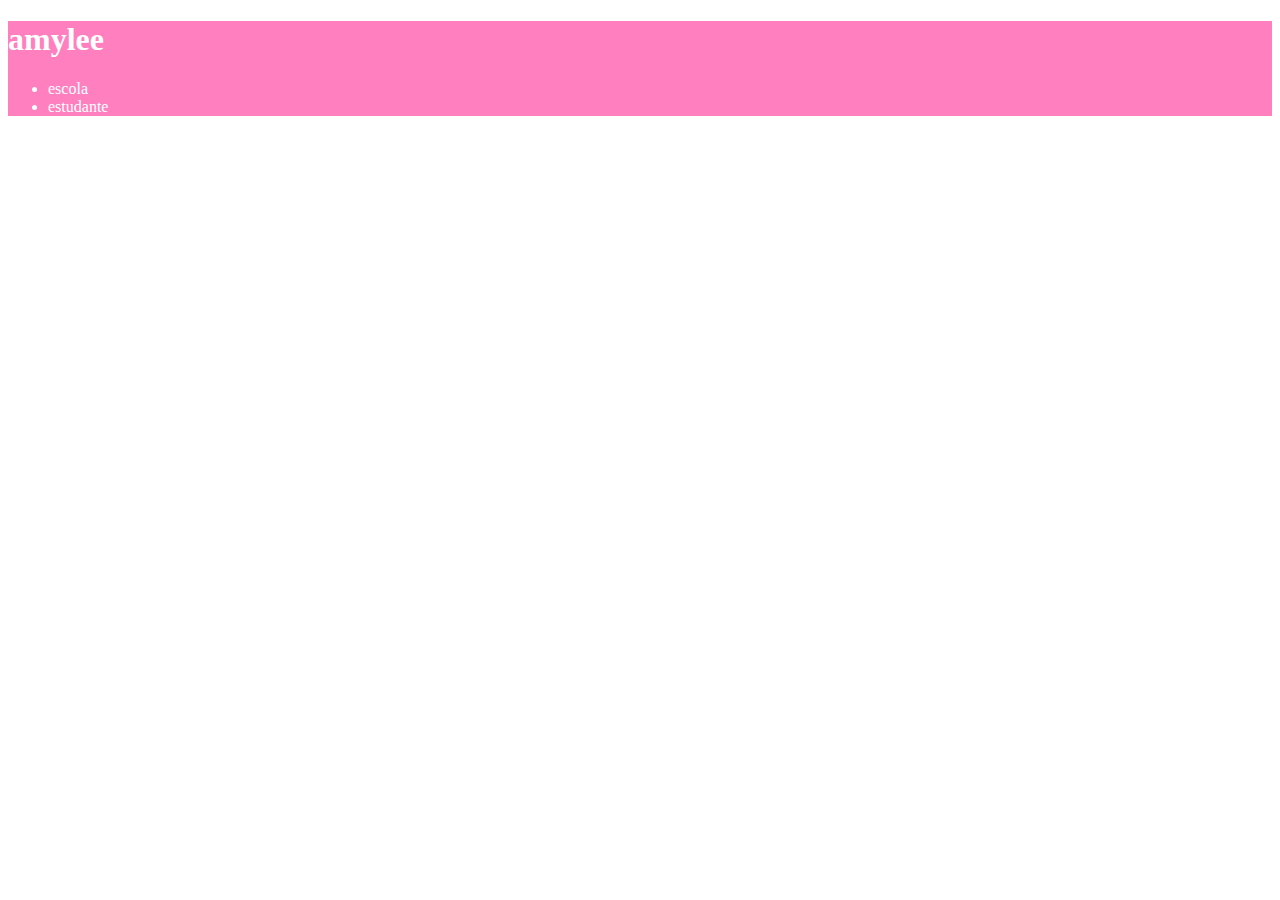
==== index.html @ 06246ca8 "iniciei o header" ====
<!DOCTYPE html>
<html lang="en">
<head>
    <meta charset="UTF-8">
    <meta name="viewport" content="width=device-width, initial-scale=1.0">
    <title>Document</title>
    <link rel="stylesheet" href="style.css">
</head>
<body>
    
      <header><h1> amylee</h1>
        <ul>
        <li> escola  </li>
        <li>estudante </li>
      </ul</header>  
        


</body>
</html>
---- style.css ----
header {                 
    background-color: rgb(255, 127, 191);
    color: white;
}
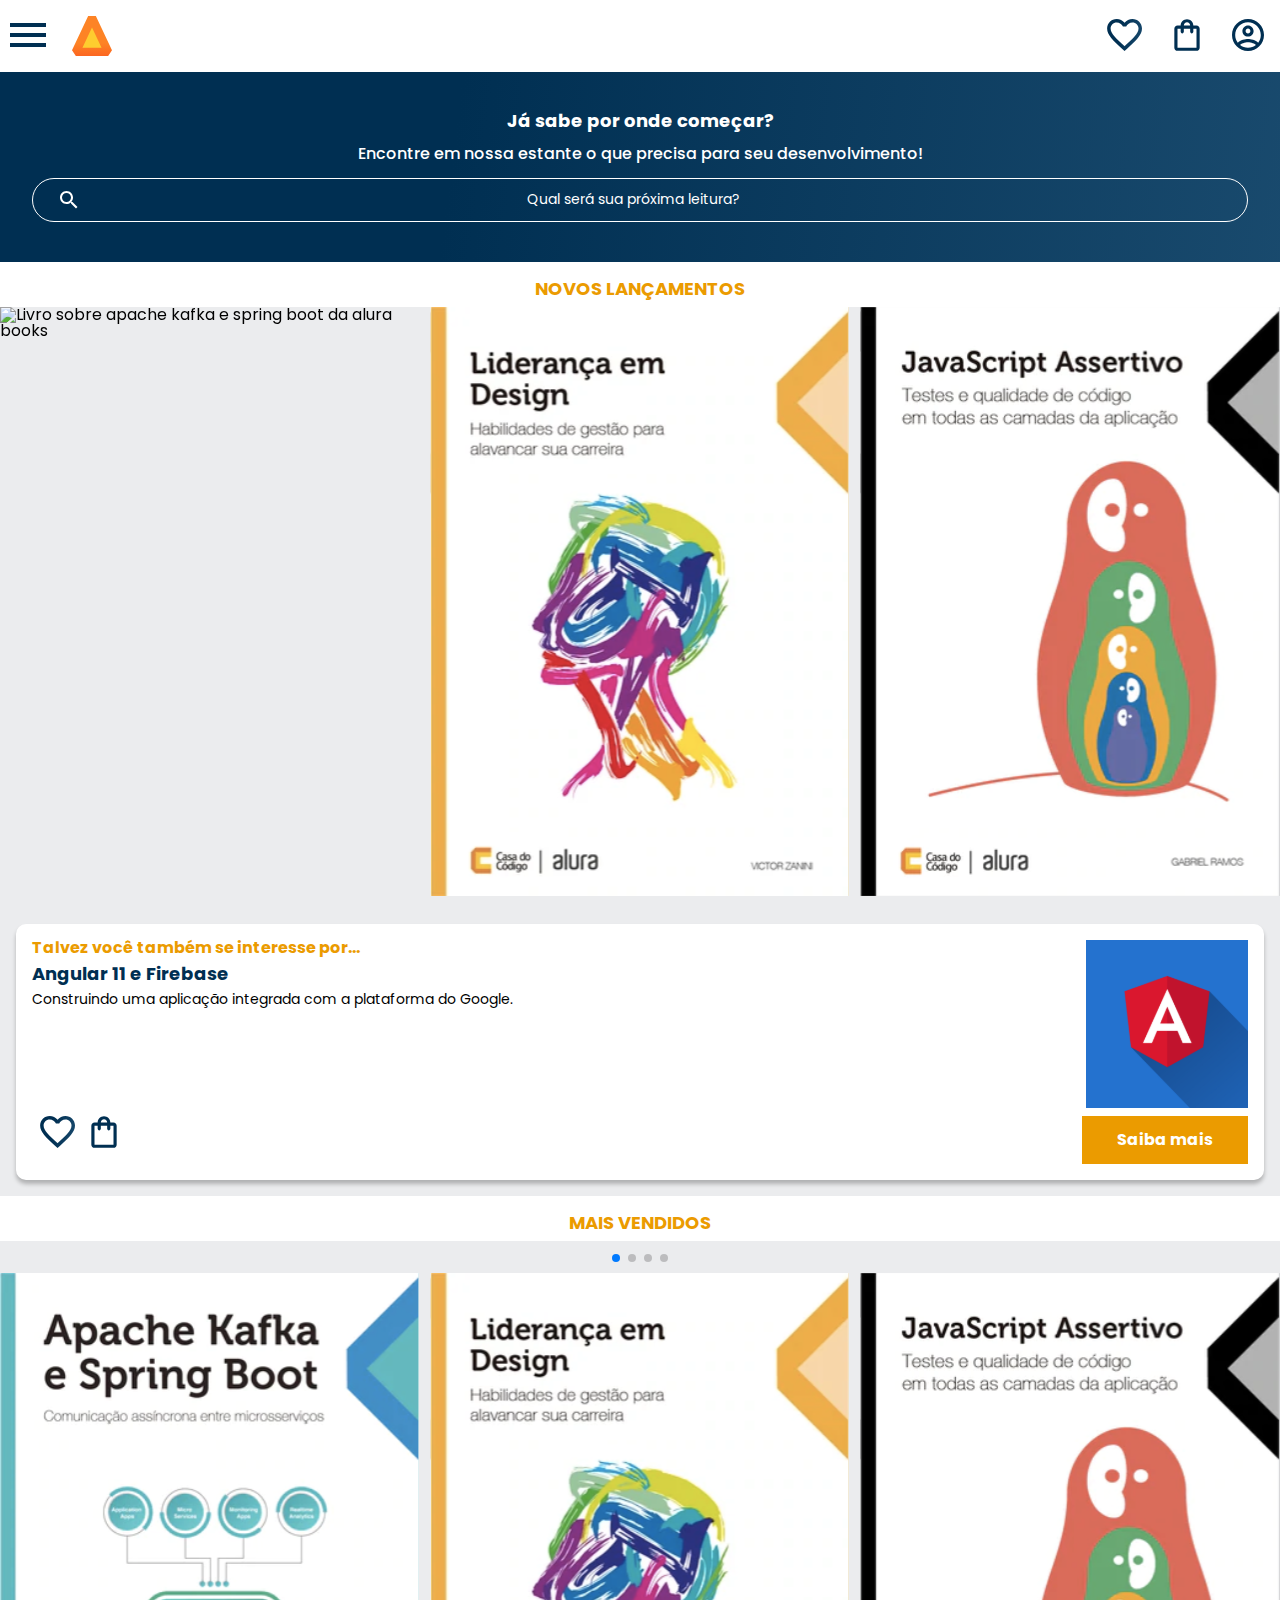
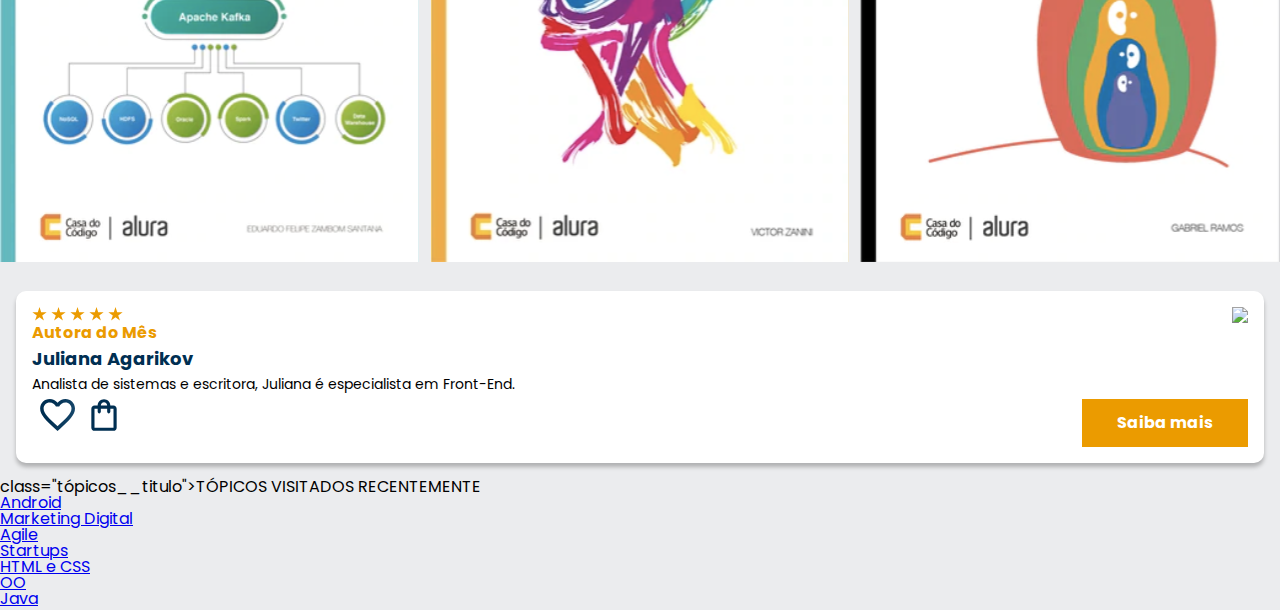
==== commit e1f2aced: "Add files via upload" ====
--- a/index.html
+++ b/index.html
@@ -1,20 +1,211 @@
 <!DOCTYPE html>
-<html lang="en">
+<html>
+
 <head>
-    <meta charset="UTF-8">
-    <meta name="viewport" content="width=device-width, initial-scale=1.0">
-    <title>Document</title>
-    <link rel="stylesheet" href="style.css">
+  <meta charset="UTF-8">
+  <meta name="viewport" content="width=device-width, initial-scale=1.0">
+  <title>AluraBooks</title>
+  <link rel="stylesheet" href="reset.css">
+  <link rel="preconnect" href="https://fonts.googleapis.com">
+  <link rel="preconnect" href="https://fonts.gstatic.com" crossorigin>
+  <link href="https://fonts.googleapis.com/css2?family=Poppins:wght@300;400;500;700&display=swap" rel="stylesheet">
+  <link rel="stylesheet" href="https://cdn.jsdelivr.net/npm/swiper@11/swiper-bundle.min.css" />
+  <link rel="stylesheet" href="styles.css">
 </head>
+
 <body>
-    
-      <header><h1> amylee</h1>
-        <ul>
-        <li> escola  </li>
-        <li>estudante </li>
-      </ul</header>  
-        
-
-
+  <header class="cabeçalho">
+    <div class="container">
+      <input type="checkbox" id="menu" class="container__botao">
+      <label for="menu">
+        <span class="cabeçalho__menu-hamburguer container__imagem"></span>
+      </label>
+      <ul class="lista-menu">
+        <li class="lista-menu__titulo">Categorias</li>
+        <li class="lista-menu__item">
+          <a href="#" class="lista-menu__link">Programação</a>
+        </li>
+        <li class="lista-menu__item">
+          <a href="#" class="lista-menu__link">Front-end</a>
+        </li>
+        <li class="lista-menu__item">
+          <a href="#" class="lista-menu__link">Infraestrutura</a>
+        </li>
+        <li class="lista-menu__item">
+          <a href="#" class="lista-menu__link">Business</a>
+        </li>
+        <li class="lista-menu__item">
+          <a href="#" class="lista-menu__link">Design & UX</a>
+        </li>
+      </ul>
+      <img src="img/Logo.svg" alt="Logo da Alurabooks" class="container__imagem">
+    </div>
+    <div class="container">
+      <a href="#"><img src="img/Favoritos.svg" alt="Meus favoritos" class="container__imagem"></a>
+      <a href="#"><img src="img/Compras.svg" alt="Carrinhos de compras" class="container__imagem"></a>
+      <a href="#"><img src="img/Usuario.svg" alt="Meu perfil" class="container__imagem"></a>
+    </div>
+  </header>
+
+  <section class="banner">
+    <h2 class="banner__titulo">Já sabe por onde começar?</h2>
+    <p class="banner__texto">Encontre em nossa estante o que precisa para seu desenvolvimento!</p>
+    <input type="search" class="banner__pesquisa" placeholder="Qual será sua próxima leitura?">
+  </section>
+
+  <section class="carrossel">
+    <h2 class="carrossel__titulo">Novos lançamentos</h2>
+    <!-- Slider main container -->
+    <div class="swiper">
+      <!-- Additional required wrapper -->
+      <div class="swiper-wrapper">
+        <!-- Slides -->
+        <div class="swiper-slide"><img src="img/Apachekafka.svg"
+            alt="Livro sobre apache kafka e spring boot da alura books"></div>
+        <div class="swiper-slide"><img src="img/Liderança.svg"
+            alt="Livro sobre liderança em design design da alura books"></div>
+        <div class="swiper-slide"><img src="img/Javascript.svg" alt="Livro sobre javascript assertivo da alura books">
+        </div>
+        <div class="swiper-slide">
+          <img src="img/Guia Front-end.svg" alt="Livro Guia front end" />
+        </div>
+        <div class="swiper-slide">
+          <img src="img/Portugol.svg" alt="Livro sobre portugol" />
+        </div>
+        <div class="swiper-slide">
+          <img src="img/Acessibilidade.svg" alt="Livro sobre acessibilidade" />
+        </div>
+      </div>
+
+      <!-- If we need navigation buttons -->
+      <div class="swiper-button-prev"></div>
+      <div class="swiper-button-next"></div>
+
+    </div>
+
+    <div class="card">
+      <div class="card__descrição">
+        <div class="descrição">
+          <h3 class="descrição__titulo">Talvez você também se interesse por...</h3>
+          <h2 class="descrição__titulo-livro">Angular 11 e Firebase</h2>
+          <p class="descrição__texto">
+            Construindo uma aplicação integrada com a plataforma do Google.
+          </p>
+        </div>
+        <img src="img/Angular.svg" class="descrição__imagem" />
+      </div>
+      <div class="card__botões">
+        <ul class="botões">
+          <li class="botões__item">
+            <img src="img/Favoritos.svg" alt="Favoritar livro" />
+          </li>
+          <li class="botões__item">
+            <img src="img/Compras.svg" alt="Adicionar no carrinho de compras" />
+          </li>
+        </ul>
+        <a href="#" class="botões__ancora">Saiba mais</a>
+      </div>
+    </div>
+
+  </section>
+
+  <section class=”carrossel”>
+    <h2 class="carrossel__titulo">Mais vendidos</h2>
+    <div class="swiper">
+      <!-- Additional required wrapper -->
+      <!-- If we need pagination -->
+      <div class="swiper-pagination"></div>
+
+      <div class="swiper-wrapper">
+        <!-- Slides -->
+        <div class="swiper-slide"><img src="img/ApacheKafka.svg"
+            alt="Livro sobre apache kafka e spring boot da alura books"></div>
+        <div class="swiper-slide"><img src="img/Liderança.svg" alt="Livro sobre liderança em design da alura books">
+        </div>
+        <div class="swiper-slide"><img src="img/Javascript.svg" alt="Livro sobre javascript assertivo da alurabooks">
+        </div>
+        <div class="swiper-slide"><img src="img/Guia Front-end.svg" alt="Livro Guia front end"></div>
+        <div class="swiper-slide"><img src="img/Portugol.svg" alt="Livro sobre portugol"></div>
+        <div class="swiper-slide"><img src="img/Acessibilidade.svg" alt="livro sobre acessibilidade"></div>
+      </div>
+
+      <!-- If we need navigation buttons -->
+      <div class="swiper-button-prev"></div>
+      <div class="swiper-button-next"></div>
+    </div>
+
+    <div class="card">
+      <!-- 1º linha -->
+      <div class="card__descrição">
+        <!-- 1º coluna -->
+        <div class="descrição">
+          <img src="img/Estrelinhas.svg" alt="Avaliação 5 estrelas">
+          <h3 class="descrição__titulo">Autora do Mês</h3>
+          <h2 class="descrição__titulo-livro">Juliana Agarikov</h2>
+          <p class="descrição__texto">Analista de sistemas e escritora, Juliana é especialista em Front-End.
+          </p>
+        </div>
+        <!-- 2º coluna -->
+        <img src="img/Escritora.svg" class="descrição__imagem">
+      </div>
+
+      <!-- 2º linha -->
+      <div class="card__botões">
+        <!-- 1º coluna -->
+        <ul class="botões">
+          <li class="botões__item"><img src="img/Favoritos.svg" alt="Favoritar livro"></li>
+          <li class="botões__item"><img src="img/Compras.svg" alt="Adicionar no carrinho de compras"></li>
+        </ul>
+        <!-- 2º coluna -->
+        <a href="#" class="botões__ancora">Saiba mais</a>
+      </div>
+    </div>
+
+
+
+  </section>
+  
+  <section class="tópicos">
+    <h2> class="tópicos__titulo">TÓPICOS VISITADOS RECENTEMENTE</h2>
+    <ul class="tópicos__lista"></ul>
+    <li class="tópicos__item">
+      <a href="#" class="tópicos__link">Android</a>
+    </li>
+    <li class="tópicos__item">
+          <a href="#" class="tópicos__link">Marketing Digital</a>
+    </li>
+  </li>
+  <li class="tópicos__item">
+    <a href="#" class="tópicos__link">Agile</a>
+    <li class="tópicos__item">
+      <a href="#" class="tópicos__link">Startups</a>
+</li>
+<li class="tópicos__item">
+      <a href="#" class="tópicos__link">HTML e CSS</a>
+</li>
+<li class="tópicos__item">
+      <a href="#" class="tópicos__link">OO</a>
+</li>
+<li class="tópicos__item">
+      <a href="#" class="tópicos__link">Java</a>
+</li>
+  </li>
+</ul>
+</section>
+      
+ 
+
+  <script src="https://cdn.jsdelivr.net/npm/swiper@11/swiper-bundle.min.js"></script>
+  <script>
+    const swiper = new Swiper(".swiper", {
+      spaceBetween: 10,
+      slidesPerView: 3,
+      pagination: {
+        el: ".swiper-pagination",
+        type: "bullets",
+      },
+    });
+  </script>
 </body>
+
 </html>--- a/styles.css
+++ b/styles.css
@@ -0,0 +1,19 @@
+@import url("styles/header.css");
+@import url("styles/banner.css");
+@import url("styles/carrossel.css");
+
+:root {
+    --cor-de-fundo: #EBECEE;
+    --branco: #FFFFFF;
+    --laranja: #EB9B00;
+    --azul-degrade: linear-gradient(97.54deg, #002f52 35.49%, #326589 165.37%);
+    --fonte-principal: "Poppins";
+    --azul: #002F52;
+}
+
+body {
+    background-color: var(--cor-de-fundo);
+    font-family: var(--fonte-principal);
+    font-size: 16px;
+    font-weight: 400;
+}